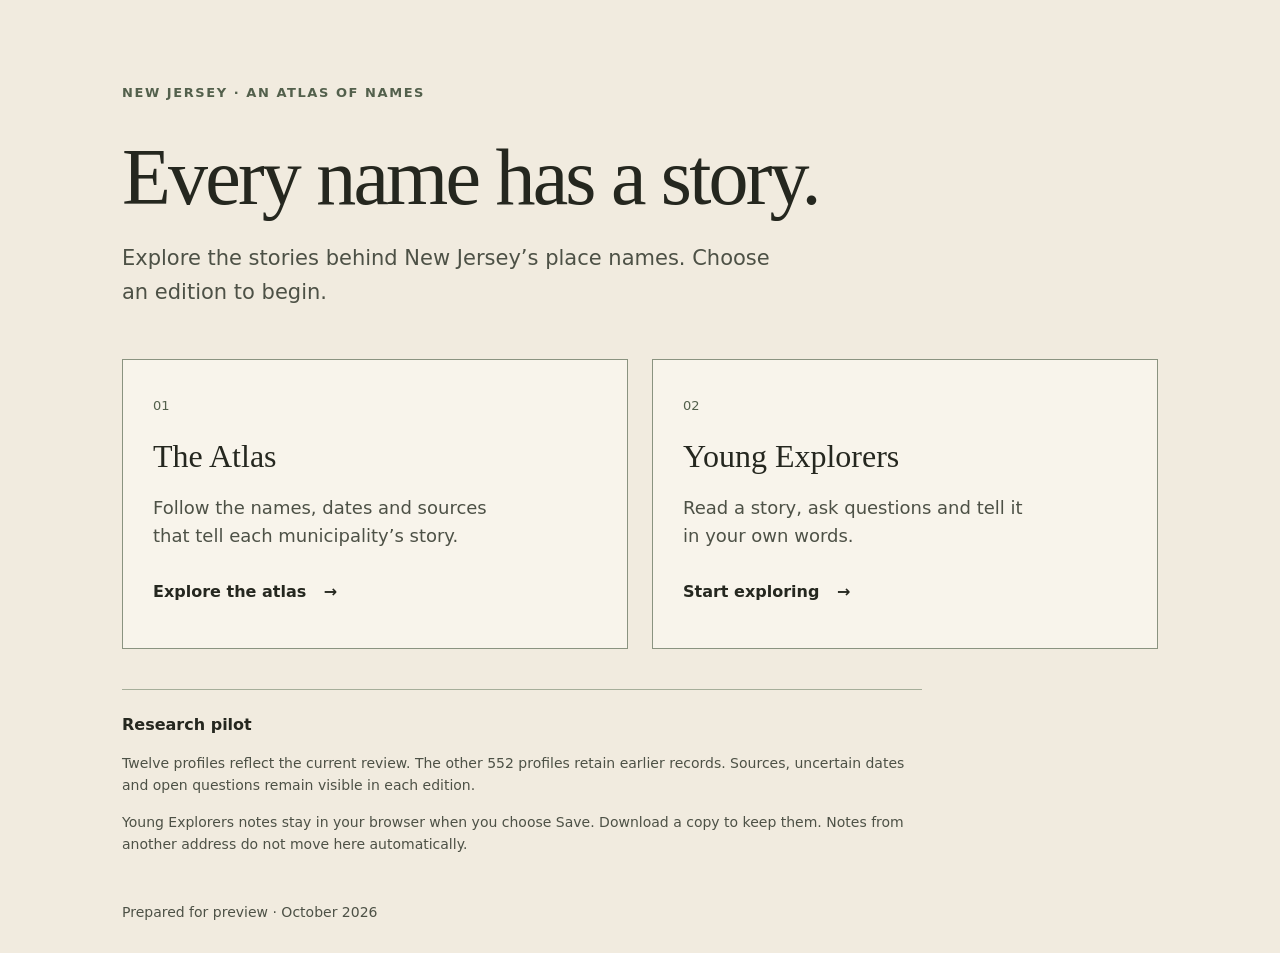
==== docs/index.html @ 5abcd630 "Publish Atlas of Names research pilot editions" ====
<!doctype html>
<html lang="en"><head>
<meta charset="utf-8"><meta name="viewport" content="width=device-width, initial-scale=1">
<meta name="robots" content="noindex,nofollow"><meta name="referrer" content="no-referrer">
<meta http-equiv="Content-Security-Policy" content="default-src 'none'; style-src 'self'; base-uri 'none'; form-action 'none'">
<meta name="description" content="Explore two editions of New Jersey: An Atlas of Names.">
<title>New Jersey — An Atlas of Names</title><link rel="stylesheet" href="./styles.css">
</head><body><main>
<p class="eyebrow">New Jersey · An Atlas of Names</p>
<h1>Every name has a story.</h1>
<p class="intro">Explore the stories behind New Jersey’s place names. Choose an edition to begin.</p>
<div class="editions">
<a class="edition" href="./primary/"><span class="number">01</span><h2>The Atlas</h2><p>Follow the names, dates and sources that tell each municipality’s story.</p><span class="action">Explore the atlas <span aria-hidden="true">→</span></span></a>
<a class="edition" href="./young-explorers/"><span class="number">02</span><h2>Young Explorers</h2><p>Read a story, ask questions and tell it in your own words.</p><span class="action">Start exploring <span aria-hidden="true">→</span></span></a>
</div>
<aside aria-label="About this preview"><h2>Research pilot</h2><p>Twelve profiles reflect the current review. The other 552 profiles retain earlier records. Sources, uncertain dates and open questions remain visible in each edition.</p><p>Young Explorers notes stay in your browser when you choose Save. Download a copy to keep them. Notes from another address do not move here automatically.</p></aside>
<footer>Prepared for preview · October 2026</footer>
</main></body></html>
---- docs/styles.css ----
*{box-sizing:border-box}html{color-scheme:light dark}body{margin:0;background:#f1ebdf;color:#25271f;font:18px/1.6 system-ui,sans-serif}main{max-width:1100px;margin:auto;padding:70px 32px 30px}.eyebrow{font-size:13px;font-weight:700;letter-spacing:.12em;text-transform:uppercase;color:#53604c}h1{font:500 clamp(42px,7vw,80px)/1.08 Georgia,serif;letter-spacing:-.035em;max-width:800px;margin:30px 0 22px}.intro{font-size:21px;max-width:650px;color:#4d5146}.editions{display:grid;grid-template-columns:1fr 1fr;gap:24px;margin:50px 0 40px}.edition{display:block;color:inherit;text-decoration:none;border:1px solid #8a9380;padding:30px;min-height:290px;background:#f8f4eb;transition:background .15s}.edition:hover{background:#e5eddc}.edition:focus-visible{outline:3px solid #235735;outline-offset:5px}.number{font-size:13px;color:#53604c}.edition h2{font:500 32px/1.2 Georgia,serif;margin:18px 0 12px}.edition p{max-width:360px;color:#4d5146}.action{display:block;font-size:16px;font-weight:650;margin-top:28px}.action span{margin-left:12px}aside{border-top:1px solid #a6ae9a;padding-top:22px;max-width:800px}aside h2{font-size:16px;margin:0}aside p,footer{font-size:14px;color:#4d5146}footer{margin-top:45px}@media(max-width:640px){main{padding:38px 22px 24px}.editions{grid-template-columns:1fr;margin-top:30px;gap:18px}.edition{padding:24px;min-height:0}.intro{font-size:18px}}@media(prefers-color-scheme:dark){body{background:#191c17;color:#eeeade}.eyebrow,.number{color:#b9c8ac}.intro,.edition p,aside p,footer{color:#cbcfc3}.edition{background:#242a20;border-color:#77816e}.edition:hover{background:#303b29}.edition:focus-visible{outline-color:#bee2a4}aside{border-color:#77816e}}@media(prefers-reduced-motion:reduce){.edition{transition:none}}
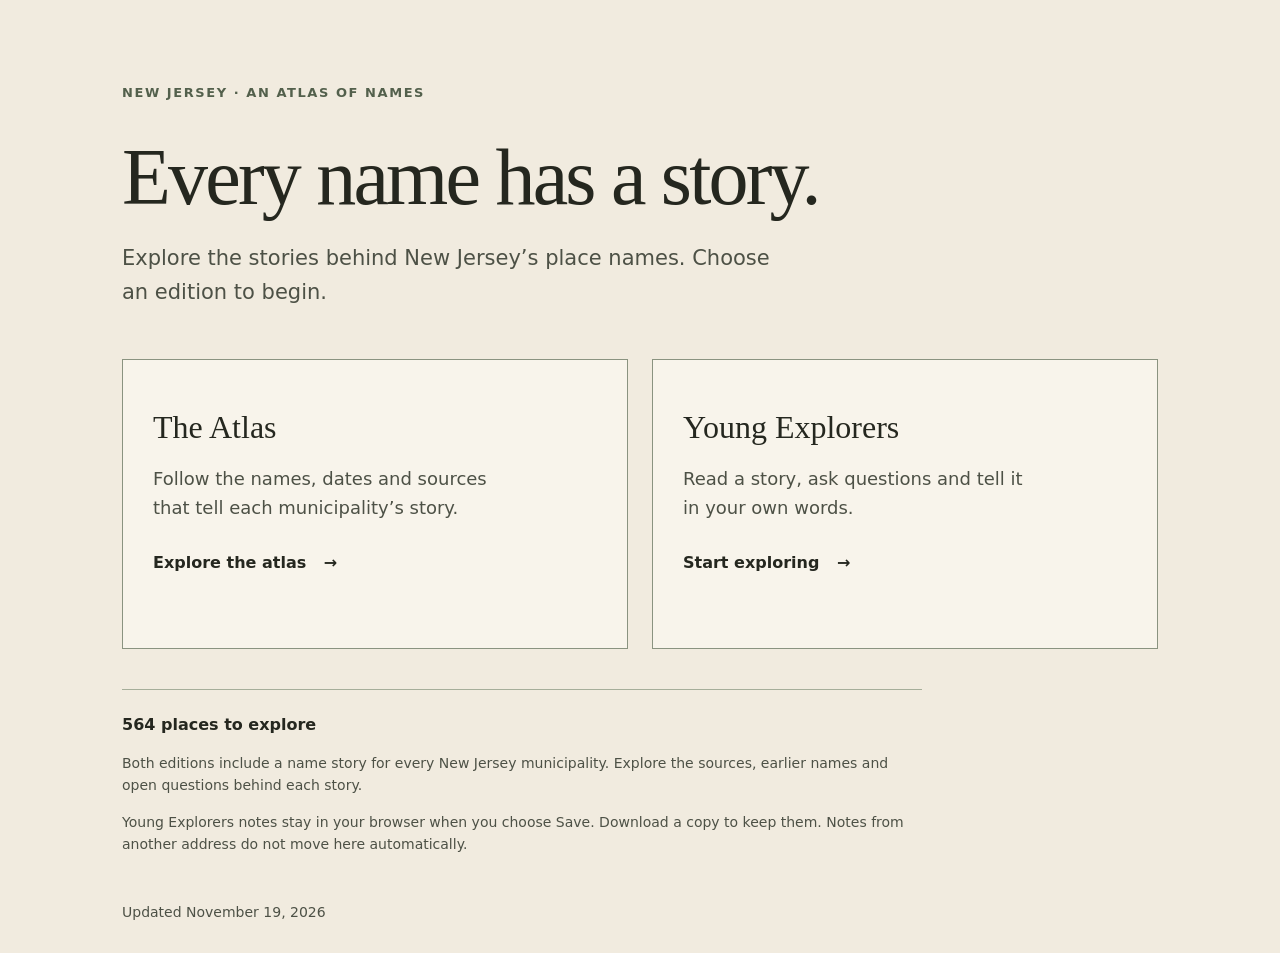
==== commit 401e9d55: "Update both atlas editions with all 564 rewritten narratives and reviewed categories Preserve C57 te" ====
--- a/docs/index.html
+++ b/docs/index.html
@@ -10,9 +10,9 @@
 <h1>Every name has a story.</h1>
 <p class="intro">Explore the stories behind New Jersey’s place names. Choose an edition to begin.</p>
 <div class="editions">
-<a class="edition" href="./primary/"><span class="number">01</span><h2>The Atlas</h2><p>Follow the names, dates and sources that tell each municipality’s story.</p><span class="action">Explore the atlas <span aria-hidden="true">→</span></span></a>
-<a class="edition" href="./young-explorers/"><span class="number">02</span><h2>Young Explorers</h2><p>Read a story, ask questions and tell it in your own words.</p><span class="action">Start exploring <span aria-hidden="true">→</span></span></a>
+<a class="edition" href="./primary/"><h2>The Atlas</h2><p>Follow the names, dates and sources that tell each municipality’s story.</p><span class="action">Explore the atlas <span aria-hidden="true">→</span></span></a>
+<a class="edition" href="./young-explorers/"><h2>Young Explorers</h2><p>Read a story, ask questions and tell it in your own words.</p><span class="action">Start exploring <span aria-hidden="true">→</span></span></a>
 </div>
-<aside aria-label="About this preview"><h2>Research pilot</h2><p>Twelve profiles reflect the current review. The other 552 profiles retain earlier records. Sources, uncertain dates and open questions remain visible in each edition.</p><p>Young Explorers notes stay in your browser when you choose Save. Download a copy to keep them. Notes from another address do not move here automatically.</p></aside>
-<footer>Prepared for preview · October 2026</footer>
+<aside aria-label="About this atlas"><h2>564 places to explore</h2><p>Both editions include a name story for every New Jersey municipality. Explore the sources, earlier names and open questions behind each story.</p><p>Young Explorers notes stay in your browser when you choose Save. Download a copy to keep them. Notes from another address do not move here automatically.</p></aside>
+<footer>Updated November 19, 2026</footer>
 </main></body></html>
